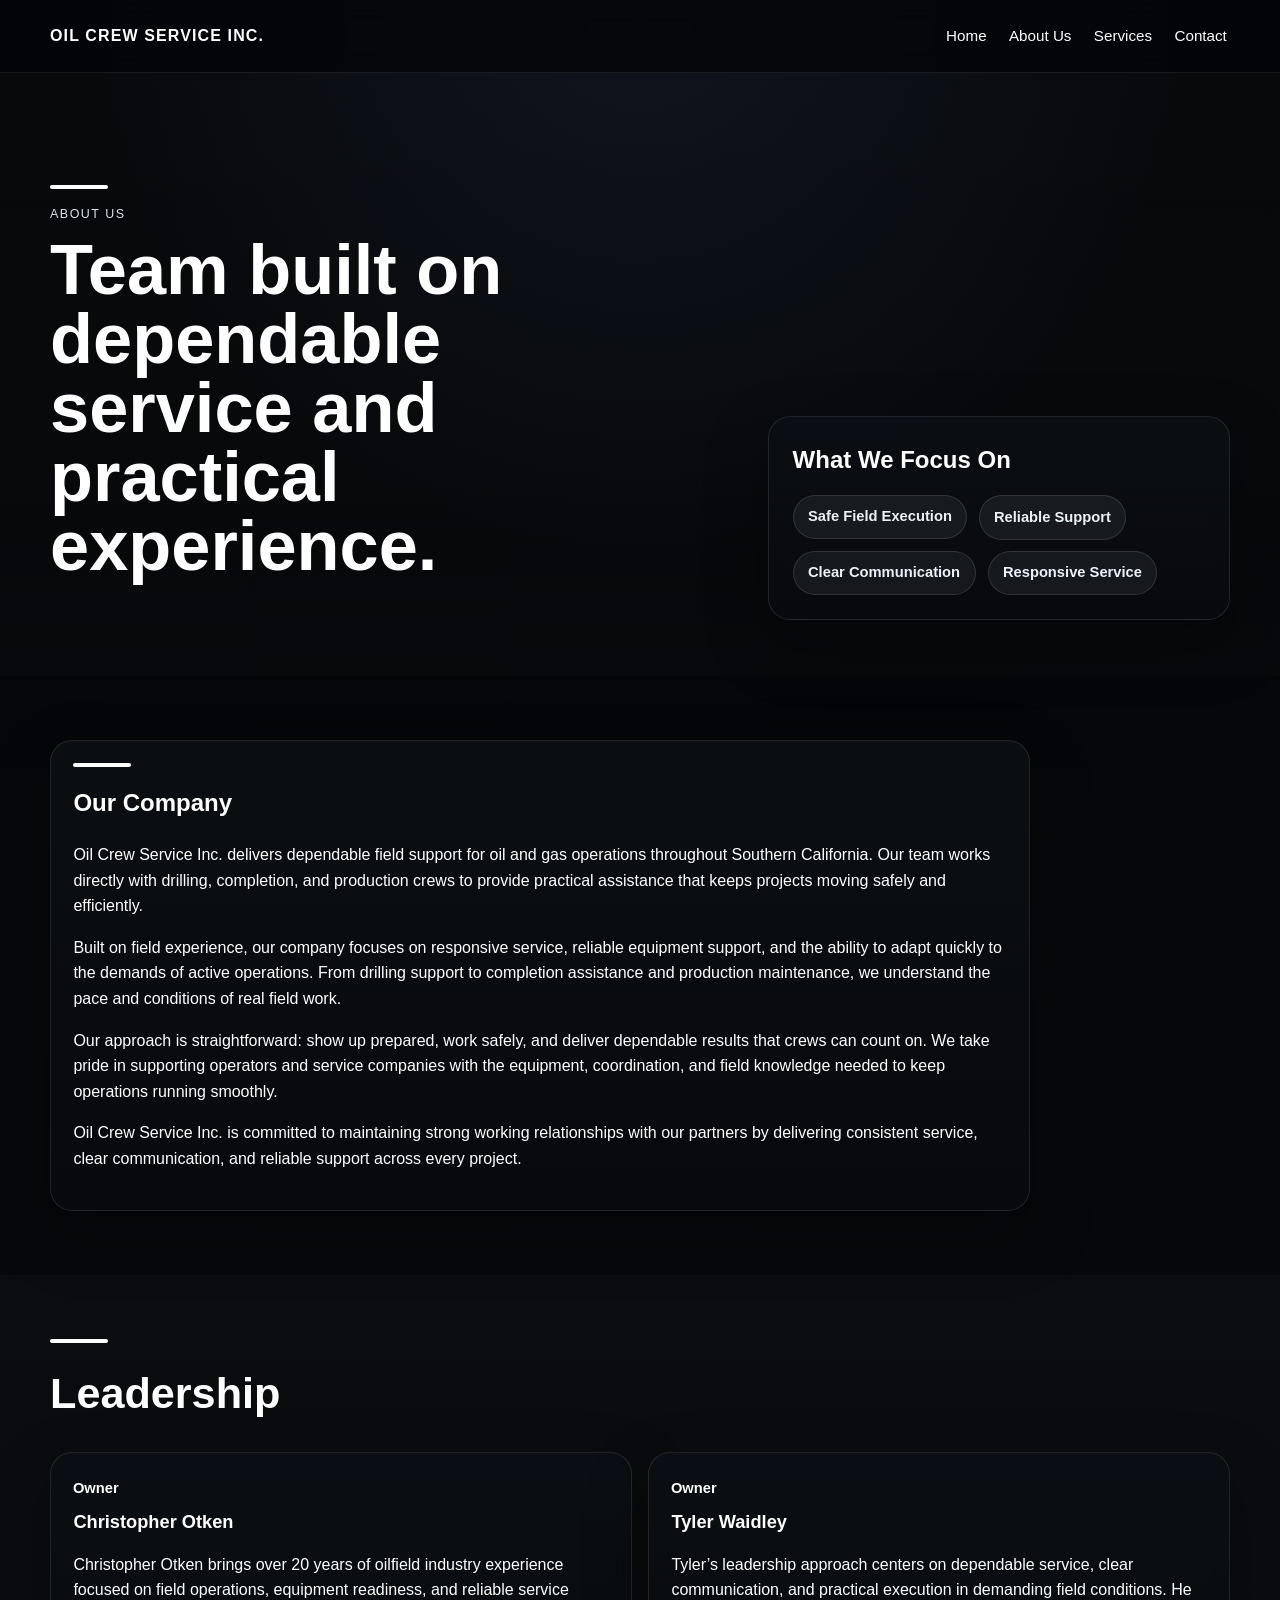
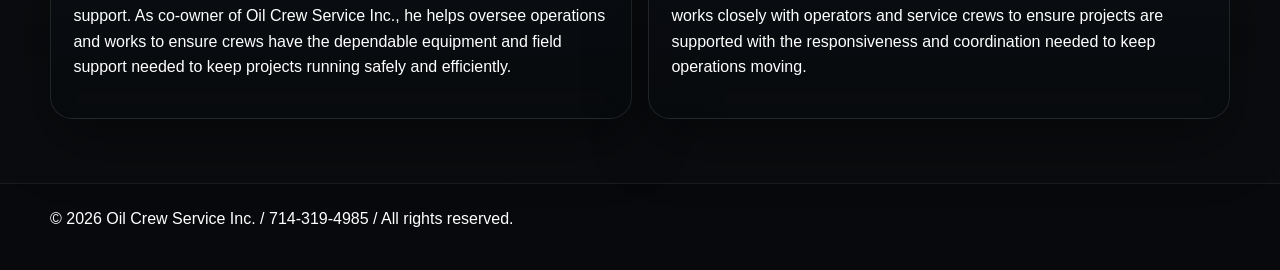
==== about.html @ 066c0e6f "Added contact page" ====
<!DOCTYPE html>
<html lang="en">
<head>
  <meta charset="UTF-8" />
  <meta name="viewport" content="width=device-width, initial-scale=1.0" />
  <title>About Us | Oil Crew Service Inc.</title>
  <meta name="description" content="Learn more about Oil Crew Service Inc., our field-first approach, and the leadership team behind our oilfield support services." />
  <meta name="theme-color" content="#0b0f14" />
  <link rel="stylesheet" href="styles.css" />
</head>
<body>
  <header class="topbar">
    <div class="container nav">
      <a href="index.html" class="brand" aria-label="Oil Crew Service Inc. home">
        <strong>Oil Crew Service Inc.</strong>
      </a>
      <button class="menu-toggle" aria-expanded="false" aria-controls="site-menu" aria-label="Open navigation menu">
        <span></span><span></span><span></span>
      </button>
      <nav class="nav-links" id="site-menu" aria-label="Main navigation">
        <a href="index.html">Home</a>
        <a href="about.html">About Us</a>
        <a href="services.html">Services</a>
        <a href="contact.html">Contact</a>
      </nav>
    </div>
  </header>

  <main>
    <section class="about-page-hero section section-alt">
      <div class="container about-page-hero-inner">
        <div class="section-heading about-page-copy">
          <div class="accent-line"></div>
          <p class="services-kicker">About Us</p>
          <h1>Team built on dependable service and practical experience.</h1>
        </div>

        <article class="card about-page-summary">
          <h2>What We Focus On</h2>
          <div class="services-badges">
            <span class="stat-pill">Safe Field Execution</span>
            <span class="stat-pill">Reliable Support</span>
            <span class="stat-pill">Clear Communication</span>
            <span class="stat-pill">Responsive Service</span>
          </div>
        </article>
      </div>
    </section>

    <section class="section">
      <div class="container">
        <div class="grid grid-1">
          <article class="card about-page-story">
            <div class="accent-line"></div>
            <h2>Our Company</h2>
            <p>
              Oil Crew Service Inc. delivers dependable field support for oil and gas operations throughout Southern California. Our team works directly with drilling, completion, and production crews to provide practical assistance that keeps projects moving safely and efficiently.
            </p>
            <p>
              Built on field experience, our company focuses on responsive service, reliable equipment support, and the ability to adapt quickly to the demands of active operations. From drilling support to completion assistance and production maintenance, we understand the pace and conditions of real field work.
            </p>
            <p>
              Our approach is straightforward: show up prepared, work safely, and deliver dependable results that crews can count on. We take pride in supporting operators and service companies with the equipment, coordination, and field knowledge needed to keep operations running smoothly.
            </p>
            <p>
              Oil Crew Service Inc. is committed to maintaining strong working relationships with our partners by delivering consistent service, clear communication, and reliable support across every project.
            </p>
          </article>
        </div>
      </div>
    </section>

    <section class="section section-alt">
      <div class="container">
        <div class="section-heading">
          <div class="accent-line"></div>
          <h2>Leadership</h2>
        </div>

        <div class="grid grid-2 leadership-grid">
          <article class="card leadership-card">
            <span class="owner-title">Owner</span>
            <h3>Christopher Otken</h3>
            <p>
              Christopher Otken brings over 20 years of oilfield industry experience focused on field operations, equipment readiness, and reliable service support. As co-owner of Oil Crew Service Inc., he helps oversee operations and works to ensure crews have the dependable equipment and field support needed to keep projects running safely and efficiently.
            </p>
          </article>

          <article class="card leadership-card">
            <span class="owner-title">Owner</span>
            <h3>Tyler Waidley</h3>
            <p>
              Tyler’s leadership approach centers on dependable service, clear communication, and practical execution in demanding field conditions. He works closely with operators and service crews to ensure projects are supported with the responsiveness and coordination needed to keep operations moving.
            </p>
          </article>
        </div>
      </div>
    </section>
  </main>

  <footer class="footer">
    <div class="container footer-inner">
      <span>© <span id="year"></span> Oil Crew Service Inc. / 714-319-4985 / All rights reserved.</span>
    </div>
  </footer>

  <script>
    const menuToggle = document.querySelector('.menu-toggle');
    const navLinks = document.querySelector('.nav-links');

    if (menuToggle && navLinks) {
      menuToggle.addEventListener('click', () => {
        const isOpen = navLinks.classList.toggle('is-open');
        menuToggle.setAttribute('aria-expanded', String(isOpen));
        document.body.classList.toggle('menu-open', isOpen);
      });

      navLinks.querySelectorAll('a').forEach((link) => {
        link.addEventListener('click', () => {
          navLinks.classList.remove('is-open');
          menuToggle.setAttribute('aria-expanded', 'false');
          document.body.classList.remove('menu-open');
        });
      });
    }

    document.getElementById('year').textContent = new Date().getFullYear();
  </script>
</body>
</html>
---- styles.css ----
:root {
  --black: #050608;
  --black-soft: rgba(10, 12, 16, 0.84);
  --panel-border: rgba(255, 255, 255, 0.1);
  --white: #ffffff;
  --white-soft: #dce3ec;
  --red: #ffffff;
  --red-soft: #ffffff;
  --blue: #ffffff;
  --blue-soft: #ffffff;
  --shadow: 0 24px 60px rgba(0, 0, 0, 0.35);
  --radius: 22px;
  --max-width: 1180px;
}

* {
  box-sizing: border-box;
}

html {
  scroll-behavior: smooth;
}

body {
  margin: 0;
  font-family: Arial, Helvetica, sans-serif;
  background:
    radial-gradient(circle at top, rgba(73, 100, 169, 0.12), transparent 28%),
    linear-gradient(180deg, #030406 0%, #07090c 100%);
  color: var(--white);
  line-height: 1.6;
  overflow-x: hidden;
}

a {
  color: inherit;
  text-decoration: none;
}

.container {
  width: min(var(--max-width), calc(100% - 1.4rem));
  margin: 0 auto;
}

/* ===== Topbar / Nav ===== */

.topbar {
  position: sticky;
  top: 0;
  z-index: 100;
  backdrop-filter: blur(12px);
  background: rgba(4, 6, 9, 0.8);
  border-bottom: 1px solid rgba(255, 255, 255, 0.08);
}

.nav {
  min-height: 72px;
  display: flex;
  align-items: center;
  justify-content: space-between;
  gap: 1rem;
  padding: 0.8rem 0;
}

.brand {
  display: flex;
  flex-direction: column;
  gap: 0.18rem;
}

.brand strong {
  font-size: 1rem;
  letter-spacing: 0.07em;
  text-transform: uppercase;
}

.brand span {
  font-size: 0.82rem;
  letter-spacing: 0.05em;
  text-transform: uppercase;
  opacity: 0.9;
}

.nav-links {
  display: flex;
  flex-wrap: wrap;
  gap: 1rem;
  font-size: 0.95rem;
  align-items: center;
}

.nav-links a {
  padding: 0.45rem 0.2rem;
  position: relative;
}

.nav-links a:hover,
.nav-links a:focus-visible {
  color: var(--white);
}

.nav-links a::after {
  content: "";
  position: absolute;
  left: 0.2rem;
  right: 0.2rem;
  bottom: 0.1rem;
  height: 2px;
  border-radius: 999px;
  background: linear-gradient(90deg, var(--red), var(--blue-soft));
  opacity: 0;
  transform: scaleX(0.4);
  transition: 0.2s ease;
}

.nav-links a:hover::after,
.nav-links a:focus-visible::after {
  opacity: 1;
  transform: scaleX(1);
}

.menu-toggle {
  display: none;
  width: 48px;
  height: 48px;
  border: 1px solid rgba(255, 255, 255, 0.14);
  border-radius: 14px;
  background: rgba(255, 255, 255, 0.05);
  align-items: center;
  justify-content: center;
  flex-direction: column;
  gap: 5px;
  cursor: pointer;
}

.menu-toggle span {
  width: 20px;
  height: 2px;
  background: var(--white);
  border-radius: 999px;
}

html:has(.nav-links.is-open),
body.menu-open {
  overflow: hidden;
}

/* ===== Hero ===== */

.hero {
  position: relative;
  min-height: 100vh;
  display: flex;
  align-items: center;
  overflow: hidden;
}

.hero-content {
  position: relative;
  z-index: 10;
  padding: 7rem 0 4rem;
}

.hero-content h1 {
  margin: 0 0 1rem;
  font-size: clamp(2.7rem, 7vw, 5.4rem);
  line-height: 0.98;
  max-width: 10ch;
  text-wrap: balance;
}

.hero-text {
  max-width: 680px;
  font-size: 1.06rem;
  margin: 0 0 1.5rem;
}

.eyebrow {
  display: inline-flex;
  align-items: center;
  padding: 0.38rem 0.85rem;
  border-radius: 999px;
  margin-bottom: 1rem;
  font-size: 0.84rem;
  font-weight: 700;
  letter-spacing: 0.03em;
  color: #fff4f4;
  background: linear-gradient(90deg, rgba(200, 31, 52, 0.28), rgba(79, 134, 255, 0.22));
  border: 1px solid rgba(255, 255, 255, 0.12);
}

.hero-actions {
  display: flex;
  flex-wrap: wrap;
  gap: 0.85rem;
  margin-bottom: 1.5rem;
}

.hero-stats {
  display: flex;
  flex-wrap: wrap;
  gap: 0.75rem;
  margin: 0 0 1.25rem;
}

.stat-pill {
  padding: 0.58rem 0.9rem;
  border: 1px solid rgba(255, 255, 255, 0.12);
  background: rgba(255, 255, 255, 0.06);
  border-radius: 999px;
  color: #edf2f8;
  font-size: 0.92rem;
  font-weight: 700;
  backdrop-filter: blur(8px);
}

.hero-cards,
.grid {
  display: grid;
  gap: 1rem;
}

.hero-cards {
  grid-template-columns: repeat(3, minmax(0, 1fr));
  max-width: 820px;
}

/* ===== Buttons / Cards ===== */

.btn {
  display: inline-flex;
  align-items: center;
  justify-content: center;
  padding: 0.95rem 1.25rem;
  border-radius: 999px;
  font-weight: 700;
  border: 1px solid transparent;
  transition: transform 0.18s ease, background 0.18s ease, border-color 0.18s ease;
}

.btn:hover,
.btn:focus-visible {
  transform: translateY(-1px);
}

.btn-primary {
  color: #ffffff;
  background: linear-gradient(135deg, #4a2c17, #7a4a24);
  box-shadow: 0 18px 38px rgba(0, 0, 0, 0.35);
}

.btn-secondary {
  color: var(--white);
  background: rgba(255, 255, 255, 0.06);
  border-color: rgba(255, 255, 255, 0.16);
}

.contact-btn {
  margin-top: 0.75rem;
}

.mini-card,
.card {
  background: linear-gradient(180deg, rgba(12, 15, 20, 0.92), rgba(8, 10, 13, 0.9));
  border: 1px solid var(--panel-border);
  border-radius: var(--radius);
  box-shadow: var(--shadow);
  backdrop-filter: blur(10px);
  transition: transform 0.18s ease, border-color 0.18s ease, box-shadow 0.18s ease;
}

.mini-card {
  padding: 1rem;
}

.card {
  padding: 1.4rem;
}

.card:hover,
.mini-card:hover {
  transform: translateY(-3px);
  border-color: rgba(255, 255, 255, 0.16);
}

.mini-card strong {
  display: block;
  margin-bottom: 0.3rem;
  font-size: 1.06rem;
}

.card h2,
.card h3,
.section-heading h2 {
  margin-top: 0;
}

.card h3 {
  margin-bottom: 0.45rem;
  font-size: 1.14rem;
}

/* ===== Background Scene ===== */

.hero-background {
  position: absolute;
  inset: 0;
  z-index: 1;
  overflow: hidden;
}

.sky-gradient {
  position: absolute;
  inset: 0;
  background:
    radial-gradient(circle at 50% 34%, rgba(255, 192, 108, 0.34), transparent 15%),
    linear-gradient(
      180deg,
      #284b97 0%,
      #6483d8 18%,
      #f4a35e 42%,
      #db6344 58%,
      #52262a 78%,
      #090b0e 100%
    );
}

.sun-glow {
  position: absolute;
  width: 48rem;
  height: 48rem;
  border-radius: 50%;
  left: 50%;
  top: 29%;
  transform: translate(-50%, -50%);
  background: radial-gradient(circle, rgba(255, 203, 128, 0.62) 0%, rgba(255, 142, 74, 0.24) 34%, rgba(255, 98, 52, 0.08) 62%, transparent 78%);
  filter: blur(42px);
}

.sun-disk {
  position: absolute;
  left: 50%;
  top: 31%;
  transform: translate(-50%, -50%);
  width: clamp(130px, 14vw, 220px);
  height: clamp(130px, 14vw, 220px);
  border-radius: 50%;
  background: radial-gradient(circle, #fff3d0 0%, #ffc978 38%, #ff8e52 72%, rgba(255, 142, 82, 0.18) 100%);
  box-shadow: 0 0 100px rgba(255, 160, 88, 0.35);
  opacity: 0.96;
}

.cloud {
  position: absolute;
  height: 28px;
  border-radius: 999px;
  background: rgba(255, 255, 255, 0.11);
  filter: blur(10px);
  opacity: 0.8;
}

.cloud::before,
.cloud::after {
  content: "";
  position: absolute;
  background: rgba(255, 255, 255, 0.12);
  border-radius: 999px;
}

.cloud-1 {
  width: 220px;
  left: 15%;
  top: 16%;
}

.cloud-1::before {
  width: 100px;
  height: 34px;
  left: 22px;
  top: -12px;
}

.cloud-1::after {
  width: 140px;
  height: 38px;
  right: 18px;
  top: -8px;
}

.cloud-2 {
  width: 260px;
  right: 14%;
  top: 20%;
}

.cloud-2::before {
  width: 120px;
  height: 36px;
  left: 20px;
  top: -10px;
}

.cloud-2::after {
  width: 155px;
  height: 40px;
  right: 18px;
  top: -6px;
}

.scene {
  position: absolute;
  inset: 0;
  overflow: hidden;
}

.hill {
  position: absolute;
  left: -28%;
  width: 160%;
  border-radius: 50%;
}

.hill-far {
  bottom: 21%;
  left: -30%;
  width: 166%;
  height: 32%;
  background: linear-gradient(180deg, #574431 0%, #382a24 70%, #2a2221 100%);
  transform: rotate(-3deg);
}

.hill-mid {
  bottom: 12%;
  left: -24%;
  width: 156%;
  height: 26%;
  background: linear-gradient(180deg, #473728 0%, #2c221f 72%, #1f1919 100%);
  transform: rotate(2deg);
}

.hill-near {
  bottom: 4.5%;
  left: -26%;
  width: 160%;
  height: 22%;
  background: linear-gradient(180deg, #2c231d 0%, #181517 100%);
  box-shadow: inset 0 24px 90px rgba(255, 145, 76, 0.14);
}

.hill-seam-cover {
  position: absolute;
  right: -12%;
  bottom: 13.5%;
  width: 42%;
  height: 23%;
  background: linear-gradient(180deg, #433329 0%, #241d1d 100%);
  border-radius: 50%;
  transform: rotate(-6deg);
  opacity: 0.98;
}

.ground-line {
  position: absolute;
  left: 0;
  right: 0;
  bottom: 11.6%;
  height: 1px;
  background: linear-gradient(90deg, transparent, rgba(255, 213, 167, 0.28), transparent);
}

.ground {
  position: absolute;
  left: 0;
  right: 0;
  bottom: 0;
  height: 13%;
  background:
    linear-gradient(180deg, rgba(31, 25, 25, 0.98), rgba(5, 6, 8, 1)),
    repeating-linear-gradient(
      90deg,
      rgba(255, 255, 255, 0.02) 0 2px,
      transparent 2px 16px
    );
}

/* ===== Bushes ===== */

.bushes {
  position: absolute;
  left: -4%;
  width: 108%;
  background-repeat: repeat-x;
  background-size: 160px 100%;
  opacity: 0.98;
}

.bushes-front {
  bottom: 4.1%;
  height: 76px;
  background-image:
    radial-gradient(circle at 16px 70px, #2b4f16 0 24px, transparent 25px),
    radial-gradient(circle at 48px 56px, #355f1d 0 30px, transparent 31px),
    radial-gradient(circle at 85px 72px, #234311 0 24px, transparent 25px),
    radial-gradient(circle at 118px 54px, #2f5718 0 28px, transparent 29px),
    radial-gradient(circle at 152px 68px, #254713 0 24px, transparent 25px);
  opacity: 0.95;
}

.brush-scatter {
  position: absolute;
  inset: 0;
  pointer-events: none;
  opacity: 0.95;
}

.brush-clump {
  position: absolute;
  width: 180px;
  height: 90px;
  background-repeat: no-repeat;
  background-image:
    radial-gradient(circle at 16px 62px, #2b4f16 0 12px, transparent 13px),
    radial-gradient(circle at 38px 54px, #355f1d 0 15px, transparent 16px),
    radial-gradient(circle at 63px 67px, #234311 0 13px, transparent 14px),
    radial-gradient(circle at 88px 52px, #2f5718 0 16px, transparent 17px),
    radial-gradient(circle at 116px 64px, #254713 0 14px, transparent 15px),
    radial-gradient(circle at 142px 58px, #31551c 0 13px, transparent 14px);
  filter: blur(0.15px);
}

/* lower / mid hill */
.brush-a { left: 8%; bottom: 21.5%; transform: scale(0.72); opacity: 0.45; }
.brush-b { left: 18%; bottom: 17.8%; transform: scale(0.82); opacity: 0.55; }
.brush-c { left: 31%; bottom: 23.2%; transform: scale(0.62); opacity: 0.42; }
.brush-d { left: 42%; bottom: 18.6%; transform: scale(0.76); opacity: 0.52; }
.brush-e { left: 55%; bottom: 22.4%; transform: scale(0.64); opacity: 0.40; }
.brush-f { left: 67%; bottom: 17.2%; transform: scale(0.86); opacity: 0.58; }
.brush-g { left: 79%; bottom: 20.8%; transform: scale(0.68); opacity: 0.46; }
.brush-h { left: 88%; bottom: 15.9%; transform: scale(0.94); opacity: 0.62; }

.brush-mid-1 { left: 12%; bottom: 12.8%; transform: scale(0.92); opacity: 0.62; }
.brush-mid-2 { left: 26%; bottom: 10.8%; transform: scale(1.02); opacity: 0.70; }
.brush-mid-3 { left: 48%; bottom: 13.4%; transform: scale(0.88); opacity: 0.58; }
.brush-mid-4 { left: 62%; bottom: 11.2%; transform: scale(1.05); opacity: 0.72; }
.brush-mid-5 { left: 84%; bottom: 12.6%; transform: scale(0.94); opacity: 0.64; }

/* upper hill */
.brush-upper-mid-1 { left: 12%; bottom: 28%; transform: scale(0.56); opacity: 0.36; }
.brush-upper-mid-2 { left: 28%; bottom: 27.5%; transform: scale(0.58); opacity: 0.38; }
.brush-upper-mid-3 { left: 47%; bottom: 29%; transform: scale(0.54); opacity: 0.34; }
.brush-upper-mid-4 { left: 63%; bottom: 27.8%; transform: scale(0.60); opacity: 0.40; }
.brush-upper-mid-5 { left: 78%; bottom: 29.5%; transform: scale(0.55); opacity: 0.35; }

/* top hill */
.brush-top-1 { left: 6%; bottom: 31%; transform: scale(0.50); opacity: 0.32; }
.brush-top-2 { left: 20%; bottom: 32%; transform: scale(0.46); opacity: 0.30; }
.brush-top-3 { left: 35%; bottom: 30.5%; transform: scale(0.48); opacity: 0.31; }
.brush-top-4 { left: 50%; bottom: 33%; transform: scale(0.44); opacity: 0.28; }
.brush-top-5 { left: 66%; bottom: 31.5%; transform: scale(0.50); opacity: 0.32; }
.brush-top-6 { left: 80%; bottom: 32%; transform: scale(0.46); opacity: 0.29; }

/* far / skyline */
.brush-far-1 { left: 6%; bottom: 38%; transform: scale(0.38); opacity: 0.25; }
.brush-far-2 { left: 18%; bottom: 39%; transform: scale(0.36); opacity: 0.24; }
.brush-far-3 { left: 32%; bottom: 37.5%; transform: scale(0.40); opacity: 0.26; }
.brush-far-4 { left: 48%; bottom: 39%; transform: scale(0.34); opacity: 0.23; }
.brush-far-5 { left: 62%; bottom: 38%; transform: scale(0.38); opacity: 0.25; }
.brush-far-6 { left: 76%; bottom: 39.5%; transform: scale(0.35); opacity: 0.23; }
.brush-far-7 { left: 90%; bottom: 38%; transform: scale(0.36); opacity: 0.24; }

/* ===== Pumpjacks ===== */

.pumpjack {
  position: absolute;
  color: #060708;
  filter: drop-shadow(0 20px 24px rgba(0, 0, 0, 0.28));
  transform-origin: bottom center;
}

/* scattered across hills */
.pumpjack-left {
  left: 3%;
  bottom: 19%;
  width: 260px;
  height: 192px;
  opacity: 0.82;
}

.pumpjack-mid-left {
  left: 20%;
  bottom: 43%;
  width: 220px;
  height: 162px;
  opacity: 0.84;
}

.pumpjack-center {
  left: 50%;
  bottom: 15%;
  width: 440px;
  height: 325px;
  transform: translateX(-50%);
  opacity: 1;
}

.pumpjack-mid-right {
  left: 75%;
  bottom: 47%;
  width: 245px;
  height: 180px;
  opacity: 0.84;
}

.pumpjack-right {
  right: 2%;
  bottom: 18%;
  width: 290px;
  height: 214px;
  opacity: 0.85;
}

.pumpjack-base {
  position: absolute;
  left: 14%;
  bottom: 0;
  width: 52%;
  height: 18px;
  background: currentColor;
  border-radius: 999px;
}

.pumpjack-tower {
  position: absolute;
  left: 29%;
  bottom: 8px;
  width: 25%;
  height: 60%;
  background:
    linear-gradient(currentColor, currentColor) 28% 0 / 2px 100% no-repeat,
    linear-gradient(currentColor, currentColor) 72% 0 / 2px 100% no-repeat;
}

.pumpjack-tower::before,
.pumpjack-tower::after {
  content: "";
  position: absolute;
  bottom: 0;
  width: 5px;
  height: 100%;
  background: currentColor;
  border-radius: 999px;
}

.pumpjack-tower::before {
  left: 8%;
  transform: skewX(-16deg);
  box-shadow: 16px 0 0 currentColor;
}

.pumpjack-tower::after {
  right: 8%;
  transform: skewX(16deg);
  box-shadow: -16px 0 0 currentColor;
}

.pumpjack-tower span {
  position: absolute;
  left: 4%;
  right: 4%;
  height: 4px;
  background: currentColor;
  border-radius: 999px;
}

.pumpjack-tower span:nth-child(1) { bottom: 21%; }
.pumpjack-tower span:nth-child(2) { bottom: 41%; }
.pumpjack-tower span:nth-child(3) { bottom: 61%; }

.pumpjack-head {
  position: absolute;
  left: 10%;
  top: 32%;
  width: 58%;
  height: 20%;
  transform-origin: 32% 48%;
  animation: pumpjack-rock 3s ease-in-out infinite;
}

.beam {
  position: absolute;
  left: 16%;
  top: 37%;
  width: 70%;
  height: 8px;
  background: currentColor;
  border-radius: 999px;
}

.beam::before {
  content: "";
  position: absolute;
  left: -2%;
  top: -1px;
  width: 14%;
  height: 8px;
  background: currentColor;
  border-radius: 999px;
}

.beam::after {
  content: "";
  position: absolute;
  right: -1%;
  top: 50%;
  width: 11%;
  height: 4px;
  background: currentColor;
  border-radius: 999px;
  transform: translateY(-50%) rotate(2deg);
  transform-origin: left center;
}

.horsehead {
  position: absolute;
  left: 4%;
  top: -6%;
  width: 24%;
  height: 116%;
  background: currentColor;
  clip-path: polygon(78% 0, 96% 8%, 90% 100%, 44% 100%, 28% 90%, 18% 72%, 16% 55%, 20% 36%, 31% 18%, 48% 5%);
}

.horsehead::before {
  content: "";
  position: absolute;
  left: 52%;
  top: 80%;
  width: 6px;
  height: 22%;
  background: currentColor;
  border-radius: 999px;
}

.horsehead::after {
  content: "";
  position: absolute;
  left: 48%;
  top: 97%;
  width: 14%;
  height: 7px;
  background: currentColor;
  border-radius: 999px;
  transform: translateX(-50%);
}

.pivot {
  position: absolute;
  left: 30%;
  top: 15%;
  width: 10.5%;
  aspect-ratio: 1;
  border-radius: 50%;
  background: currentColor;
}

.counterweight {
  position: absolute;
  left: 42%;
  top: 8%;
  width: 11%;
  height: 30%;
  background: currentColor;
  border-radius: 3px;
  transform: rotate(-18deg);
}

.pumpjack-head::before {
  content: "";
  position: absolute;
  left: 16.5%;
  top: 58%;
  width: 1.3%;
  height: 45%;
  background: currentColor;
  box-shadow: 10px 0 0 currentColor;
  opacity: 0.95;
}

/* static rod */
.pumpjack-rod {
  position: absolute;
  left: 20%;
  top: 46%;
  width: 1.2%;
  height: 50%;
  background: currentColor;
  border-radius: 999px;
  transform: translateY(0);
  animation: none;
}

/* old support removed */
.pumpjack-support {
  display: none;
}

/* crank assembly */
.pumpjack-crank {
  position: absolute;
  left: 50%;
  top: 75%;
  width: 18%;
  height: 18%;
  animation: crankSpin 3s linear infinite;
  transform-origin: 50% 50%;
}

.pumpjack-wheel {
  position: absolute;
  inset: 0;
  border: 4px solid currentColor;
  border-radius: 50%;
  box-sizing: border-box;
}

.pumpjack-wheel::before {
  content: "";
  position: absolute;
  left: 50%;
  top: 50%;
  width: 18%;
  height: 18%;
  background: currentColor;
  border-radius: 50%;
  transform: translate(-50%, -50%);
}

.pumpjack-arm {
  position: absolute;
  left: 50%;
  top: 50%;
  width: 42%;
  height: 4px;
  background: currentColor;
  border-radius: 999px;
  transform-origin: 0% 50%;
  transform: translateY(-50%) rotate(25deg);
}

.pumpjack-pin {
  position: absolute;
  left: 79%;
  top: 50%;
  width: 10%;
  aspect-ratio: 1;
  background: currentColor;
  border-radius: 50%;
  transform: translate(-50%, -50%);
}

.pumpjack-pitman {
  position: absolute;
  left: 52%;
  top: 34%;
  width: 45%;
  height: 4px;
  background: currentColor;
  border-radius: 999px;
  transform-origin: left center;
  transform: rotate(79deg);
}

/* ===== Sections ===== */

.section {
  padding: 4rem 0;
}

.section-alt {
  background: linear-gradient(180deg, rgba(255, 255, 255, 0.02), rgba(255, 255, 255, 0.01));
}

.section-heading {
  max-width: 760px;
  margin-bottom: 1.5rem;
}

.section-heading h2 {
  margin-bottom: 0.45rem;
  font-size: clamp(1.9rem, 4vw, 2.7rem);
}

.section-heading p {
  max-width: 720px;
}

.accent-line {
  width: 58px;
  height: 4px;
  border-radius: 999px;
  margin-bottom: 1rem;
  background: linear-gradient(90deg, #ffffff, #ffffff, #ffffff);
}

.grid-1 {
  grid-template-columns: 1fr;
}

.grid-2 {
  grid-template-columns: repeat(2, minmax(0, 1fr));
}

.grid-3 {
  grid-template-columns: repeat(3, minmax(0, 1fr));
}

.owner-title {
  display: inline-block;
  margin-bottom: 0.35rem;
  font-weight: 700;
  color: #ffffff;
  font-size: 0.92rem;
}

#contact .card,
#owners .card,
#services .card {
  min-height: 100%;
}

/* ===== Service area / gallery ===== */

.service-area-grid {
  align-items: stretch;
}

.service-map {
  height: 400px;
  border-radius: 14px;
  overflow: hidden;
  margin-top: 0.5rem;
  border: 1px solid rgba(255, 255, 255, 0.08);
}

.carousel {
  width: 100%;
  max-width: 1200px;
  margin: auto;
  position: relative;
  overflow: hidden;
  padding: 0;
}

.carousel img {
  display: block;
  width: 100%;
  height: min(72vh, 900px);
  min-height: 320px;
  object-fit: cover;
  object-position: center;
  border-radius: var(--radius);
}

.carousel-btn {
  position: absolute;
  top: 50%;
  transform: translateY(-50%);
  font-size: 2rem;
  background: rgba(0, 0, 0, 0.55);
  color: #fff;
  border: none;
  width: 52px;
  height: 52px;
  border-radius: 999px;
  cursor: pointer;
  z-index: 2;
}

.carousel-btn-prev {
  left: 16px;
}

.carousel-btn-next {
  right: 16px;
}

.carousel-btn:hover,
.carousel-btn:focus-visible {
  background: rgba(0, 0, 0, 0.72);
}

/* ===== Footer ===== */

.footer {
  border-top: 1px solid rgba(255, 255, 255, 0.08);
  padding: 1.4rem 0 2.4rem;
}

.footer-inner {
  display: flex;
  justify-content: space-between;
  gap: 1rem;
  flex-wrap: wrap;
}

/* ===== Animations ===== */

@keyframes pumpjack-rock {
  0%, 100% { transform: rotate(-6deg); }
  50% { transform: rotate(6deg); }
}

@keyframes crankSpin {
  from { transform: rotate(0deg); }
  to { transform: rotate(360deg); }
}

/* ===== Motion preference ===== */

@media (prefers-reduced-motion: reduce) {
  .pumpjack-head,
  .pumpjack-crank {
    animation: none;
  }
}

/* ===== Responsive ===== */

@media (max-width: 980px) {
  .hero {
    min-height: auto;
  }

  .hero-content {
    padding-top: 6rem;
    padding-bottom: 4rem;
  }

  .hero-cards,
  .grid-2,
  .grid-3 {
    grid-template-columns: 1fr;
  }

  .brush-c,
  .brush-e,
  .brush-g,
  .brush-mid-3 {
    display: none;
  }

  .pumpjack-left {
    left: 1%;
    bottom: 18%;
    width: 210px;
    height: 155px;
  }

  .pumpjack-mid-left {
    left: 22%;
    bottom: 34%;
    width: 170px;
    height: 126px;
  }

  .pumpjack-center {
    bottom: 13%;
    width: 340px;
    height: 251px;
  }

  .pumpjack-mid-right {
    left: 68%;
    bottom: 28%;
    width: 185px;
    height: 136px;
  }

  .pumpjack-right {
    right: 1%;
    bottom: 17%;
    width: 225px;
    height: 166px;
  }

  .pumpjack-head {
    top: 28%;
  }

  .pumpjack-rod {
    top: 46%;
    height: 46%;
  }
}

@media (max-width: 760px) {
  .menu-toggle {
    display: inline-flex;
  }

  .nav {
    flex-direction: row;
    align-items: center;
  }

  .nav-links {
    position: fixed;
    top: 72px;
    left: 0;
    right: 0;
    display: none;
    flex-direction: column;
    align-items: flex-start;
    gap: 0;
    padding: 1rem;
    background: rgba(4, 6, 9, 0.98);
    border-top: 1px solid rgba(255, 255, 255, 0.08);
  }

  .nav-links.is-open {
    display: flex;
  }

  .nav-links a {
    width: 100%;
    padding: 0.9rem 0.2rem;
  }

  .hero-content {
    padding-top: 5.8rem;
  }

  .hero-content h1 {
    max-width: none;
  }

  .hero-text {
    font-size: 1rem;
  }

  .sun-disk {
    width: 110px;
    height: 110px;
    top: 27%;
  }

  .hill-seam-cover {
    right: -20%;
    width: 52%;
    height: 20%;
    bottom: 13%;
  }

  .brush-a,
  .brush-b,
  .brush-d,
  .brush-f,
  .brush-h,
  .brush-mid-2,
  .brush-mid-4 {
    transform: scale(0.68);
  }

  .brush-c,
  .brush-e,
  .brush-g,
  .brush-mid-1,
  .brush-mid-3,
  .brush-mid-5 {
    display: none;
  }

  .pumpjack-mid-left,
  .pumpjack-mid-right {
    display: none;
  }

  .pumpjack-left {
    left: -5%;
    bottom: 16%;
    width: 165px;
    height: 122px;
    opacity: 0.78;
  }

  .pumpjack-center {
    bottom: 12%;
    width: 275px;
    height: 203px;
  }

  .pumpjack-right {
    right: -5%;
    bottom: 15%;
    width: 178px;
    height: 131px;
    opacity: 0.8;
  }

  .pumpjack-tower::before {
    box-shadow: 13px 0 0 currentColor;
  }

  .pumpjack-tower::after {
    box-shadow: -13px 0 0 currentColor;
  }

  .pumpjack-head {
    top: 26%;
  }

  .pumpjack-rod {
    height: 44%;
  }

  .carousel img {
    height: 420px;
  }

  .service-map {
    height: 320px;
  }
}

@media (max-width: 520px) {
  .brush-b,
  .brush-f,
  .brush-mid-2,
  .brush-mid-4 {
    transform: scale(0.56);
  }
}

/* ===== Services page ===== */
.services-hero {
  padding-top: 7rem;
  padding-bottom: 4rem;
}

.services-hero-inner {
  display: grid;
  grid-template-columns: minmax(0, 1.3fr) minmax(280px, 0.7fr);
  gap: 1.5rem;
  align-items: end;
}

.services-hero-copy h1 {
  margin: 0 0 1rem;
  font-size: clamp(2.5rem, 6vw, 4.6rem);
  line-height: 0.98;
  max-width: 12ch;
}

.services-kicker,
.service-label {
  text-transform: uppercase;
  letter-spacing: 0.12em;
  font-size: 0.78rem;
  color: var(--white-soft);
  margin-bottom: 0.65rem;
}

.services-hero-panel {
  padding: 1.5rem;
}

.services-hero-panel h2 {
  margin-top: 0;
  margin-bottom: 1rem;
}

.services-badges {
  display: flex;
  flex-wrap: wrap;
  gap: 0.75rem;
}

.service-stack {
  display: grid;
  gap: 1.25rem;
}

.service-feature {
  display: grid;
  grid-template-columns: minmax(280px, 0.9fr) minmax(0, 1.1fr);
  gap: 0;
  overflow: hidden;
  padding: 0;
}

.service-feature-reverse {
  grid-template-columns: minmax(0, 1.1fr) minmax(280px, 0.9fr);
}

.service-feature-media {
  min-height: 320px;
  background: linear-gradient(180deg, rgba(255,255,255,0.05), rgba(255,255,255,0.02));
}

.service-feature-media img {
  display: block;
  width: 100%;
  height: 100%;
  min-height: 320px;
  object-fit: cover;
  object-position: center;
}

.service-feature-copy {
  padding: 1.8rem;
  display: flex;
  flex-direction: column;
  justify-content: center;
}

.service-feature-copy h3 {
  font-size: clamp(1.5rem, 3vw, 2rem);
  margin-bottom: 0.75rem;
}

.service-points {
  margin: 0.5rem 0 0;
  padding-left: 1.2rem;
}

.service-points li {
  margin-bottom: 0.45rem;
}

.services-cta {
  display: flex;
  justify-content: space-between;
  gap: 1rem;
  align-items: center;
}

@media (max-width: 980px) {
  .services-hero-inner,
  .service-feature,
  .service-feature-reverse,
  .services-cta {
    grid-template-columns: 1fr;
    display: grid;
  }

  .services-cta {
    align-items: start;
  }
}

@media (max-width: 760px) {
  .services-hero {
    padding-top: 6rem;
  }

  .services-hero-copy h1 {
    max-width: none;
  }

  .service-feature-copy {
    padding: 1.35rem;
  }

  .service-feature-media,
  .service-feature-media img {
    min-height: 240px;
  }
}
.service-feature {
  display: grid;
  grid-template-columns: 1.05fr 1fr;
  gap: 1.8rem;
  align-items: center;
}

.service-feature-reverse {
  grid-template-columns: 1fr 1.05fr;
}

/* layered image frame */
.service-feature-media {
  position: relative;
  height: 380px;     /* same size frame every time */
  min-height: 380px;
  max-height: 380px;
  border-radius: 20px;
  overflow: hidden;
  box-shadow: 0 30px 60px rgba(0,0,0,0.45);
}

/* image crops inside frame */
.service-feature-media img {
  width: 100%;
  height: 110%;
  object-fit: cover;
  object-position: center;
  transform: scale(1.05);
}

@media (max-width: 900px) {

  .service-feature,
  .service-feature-reverse {
    grid-template-columns: 1fr;
  }

  .service-feature-media {
    height: 260px;
    min-height: 260px;
    max-height: 260px;
  }

}

.services-hero-inner {
  margin-bottom: 4rem;
}

.services-list-intro {
  padding-top: 1rem;
}

/* ===== About page ===== */
.about-page-hero {
  padding-top: 7rem;
  padding-bottom: 3.5rem;
}

.about-page-hero-inner {
  display: grid;
  grid-template-columns: minmax(0, 1.2fr) minmax(280px, 0.8fr);
  gap: 1.5rem;
  align-items: end;
}

.about-page-copy h1 {
  margin: 0 0 1rem;
  font-size: clamp(2.4rem, 6vw, 4.4rem);
  line-height: 0.98;
  max-width: 12ch;
}

.about-page-copy p {
  max-width: 700px;
}

.about-page-summary {
  padding: 1.5rem;
}

.about-page-summary h2 {
  margin-top: 0;
  margin-bottom: 1rem;
}

.about-page-story {
  max-width: 980px;
}

.about-page-story p + p {
  margin-top: 1rem;
}

.leadership-grid {
  align-items: stretch;
}

.leadership-card {
  min-height: 100%;
}

@media (max-width: 980px) {
  .about-page-hero-inner {
    grid-template-columns: 1fr;
  }
}

@media (max-width: 760px) {
  .about-page-hero {
    padding-top: 6rem;
  }

  .about-page-copy h1 {
    max-width: none;
  }
}


/* ===== Contact page ===== */
.contact-page-hero {
  padding-top: 7rem;
  padding-bottom: 3.5rem;
}

.contact-page-hero-inner {
  display: grid;
  grid-template-columns: minmax(0, 1.2fr) minmax(280px, 0.8fr);
  gap: 1.5rem;
  align-items: end;
}

.contact-page-copy h1 {
  margin: 0 0 1rem;
  font-size: clamp(2.4rem, 6vw, 4.4rem);
  line-height: 0.98;
  max-width: 12ch;
}

.contact-page-copy p {
  max-width: 700px;
}

.contact-page-kicker {
  text-transform: uppercase;
  letter-spacing: 0.12em;
  font-size: 0.78rem;
  color: var(--white-soft);
  margin-bottom: 0.65rem;
}

.contact-page-summary {
  padding: 1.5rem;
}

.contact-page-summary h2 {
  margin-top: 0;
  margin-bottom: 1rem;
}

.contact-page-grid {
  align-items: stretch;
}

@media (max-width: 980px) {
  .contact-page-hero-inner {
    grid-template-columns: 1fr;
  }
}

@media (max-width: 760px) {
  .contact-page-hero {
    padding-top: 6rem;
  }

  .contact-page-copy h1 {
    max-width: none;
  }
}
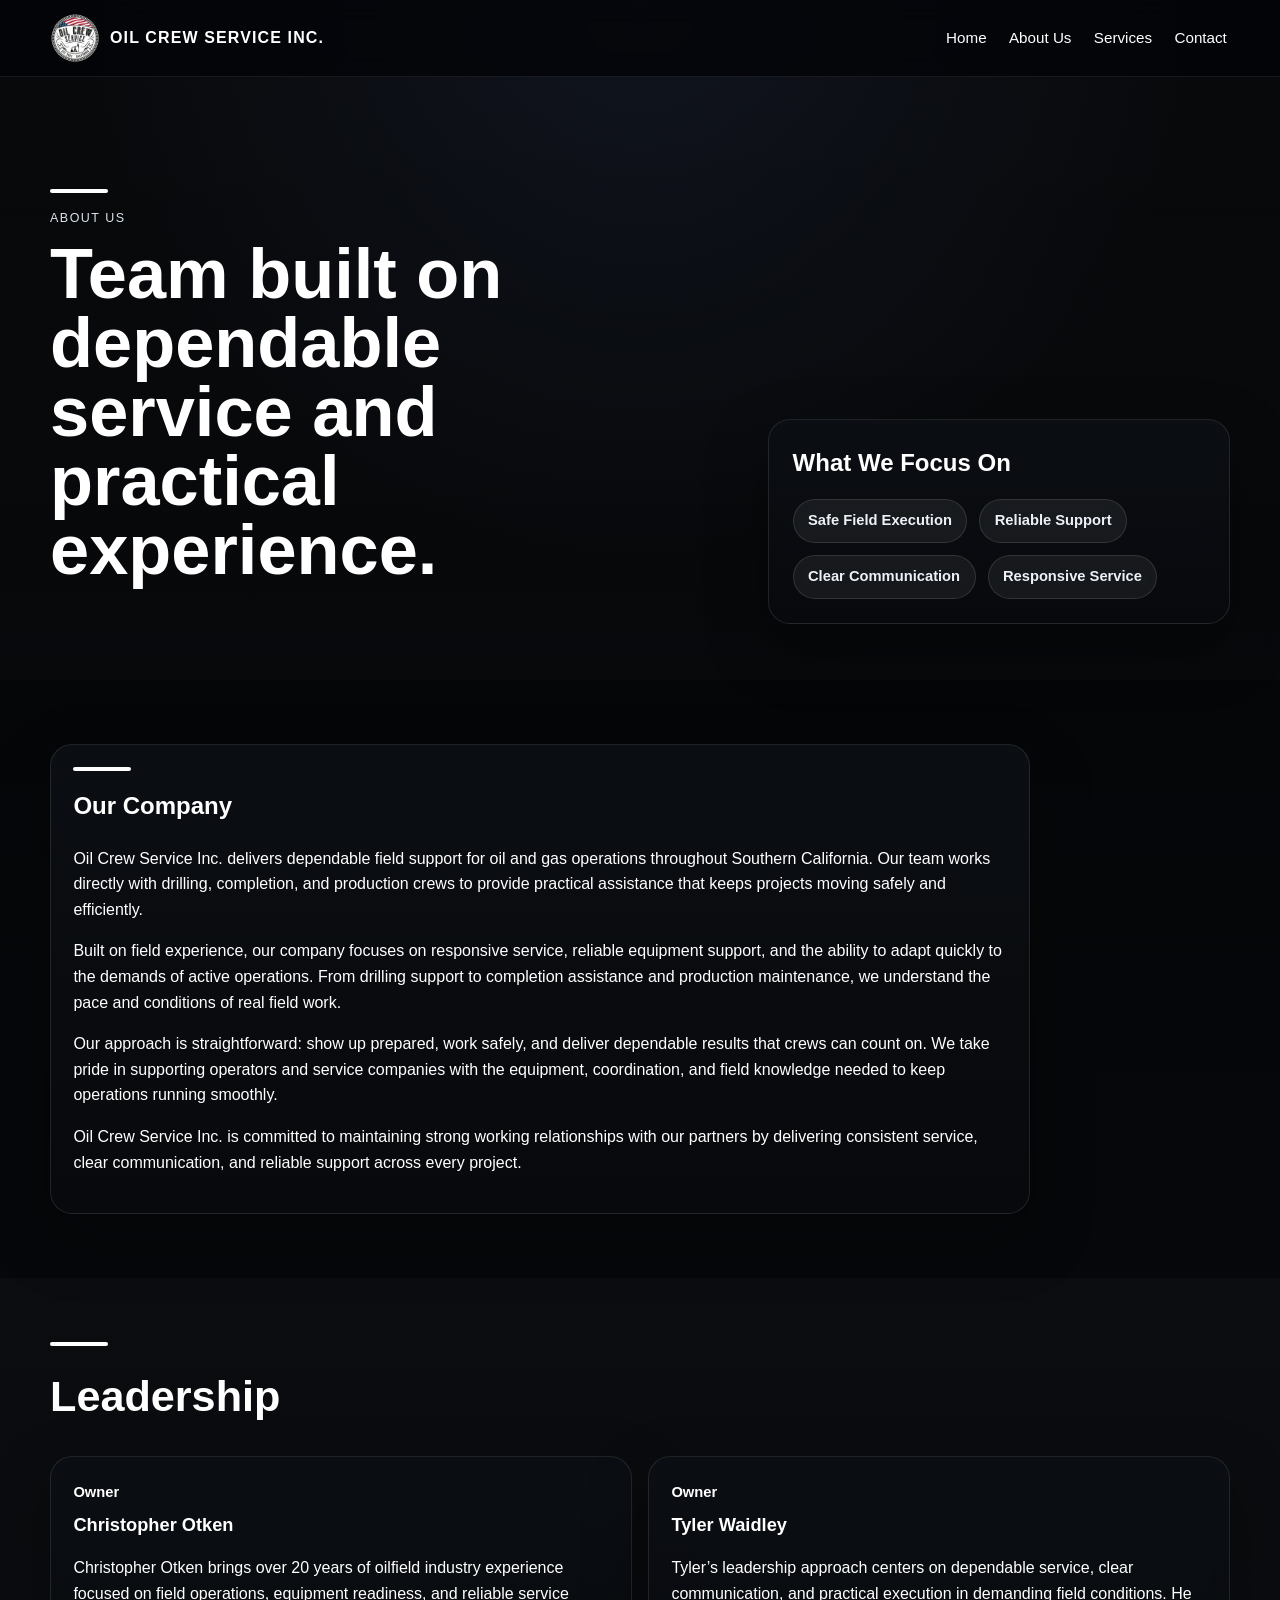
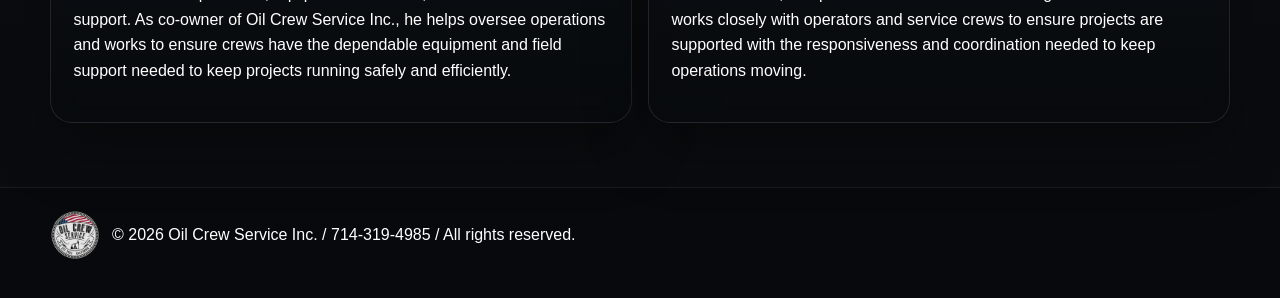
==== commit 730198b1: "Added logo to site" ====
--- a/about.html
+++ b/about.html
@@ -6,12 +6,14 @@
   <title>About Us | Oil Crew Service Inc.</title>
   <meta name="description" content="Learn more about Oil Crew Service Inc., our field-first approach, and the leadership team behind our oilfield support services." />
   <meta name="theme-color" content="#0b0f14" />
+  <link rel="icon" type="image/png" href="images/ocstrans.png">
   <link rel="stylesheet" href="styles.css" />
 </head>
 <body>
   <header class="topbar">
     <div class="container nav">
       <a href="index.html" class="brand" aria-label="Oil Crew Service Inc. home">
+        <img src="images/ocstrans.png" alt="Oil Crew Service logo" class="brand-logo">
         <strong>Oil Crew Service Inc.</strong>
       </a>
       <button class="menu-toggle" aria-expanded="false" aria-controls="site-menu" aria-label="Open navigation menu">
@@ -100,7 +102,10 @@
 
   <footer class="footer">
     <div class="container footer-inner">
-      <span>© <span id="year"></span> Oil Crew Service Inc. / 714-319-4985 / All rights reserved.</span>
+      <div class="footer-brand">
+        <img src="images/ocstrans.png" alt="Oil Crew Service logo">
+        <span>© <span id="year"></span> Oil Crew Service Inc. / 714-319-4985 / All rights reserved.</span>
+      </div>
     </div>
   </footer>
 
--- a/styles.css
+++ b/styles.css
@@ -1546,3 +1546,29 @@
     max-width: none;
   }
 }
+/* navbar logo */
+.brand {
+  display: flex;
+  align-items: center;
+  gap: 10px;
+  flex-direction: row; /* forces logo left of text */
+}
+
+.brand-logo {
+  height: 50px;
+  width: auto;
+  display: block;
+}
+
+/* footer logo */
+.footer-brand {
+  display: flex;
+  align-items: center;
+  gap: 12px;
+}
+
+.footer-brand img {
+  height: 50px;
+  width: auto;
+  opacity: 0.9;
+}
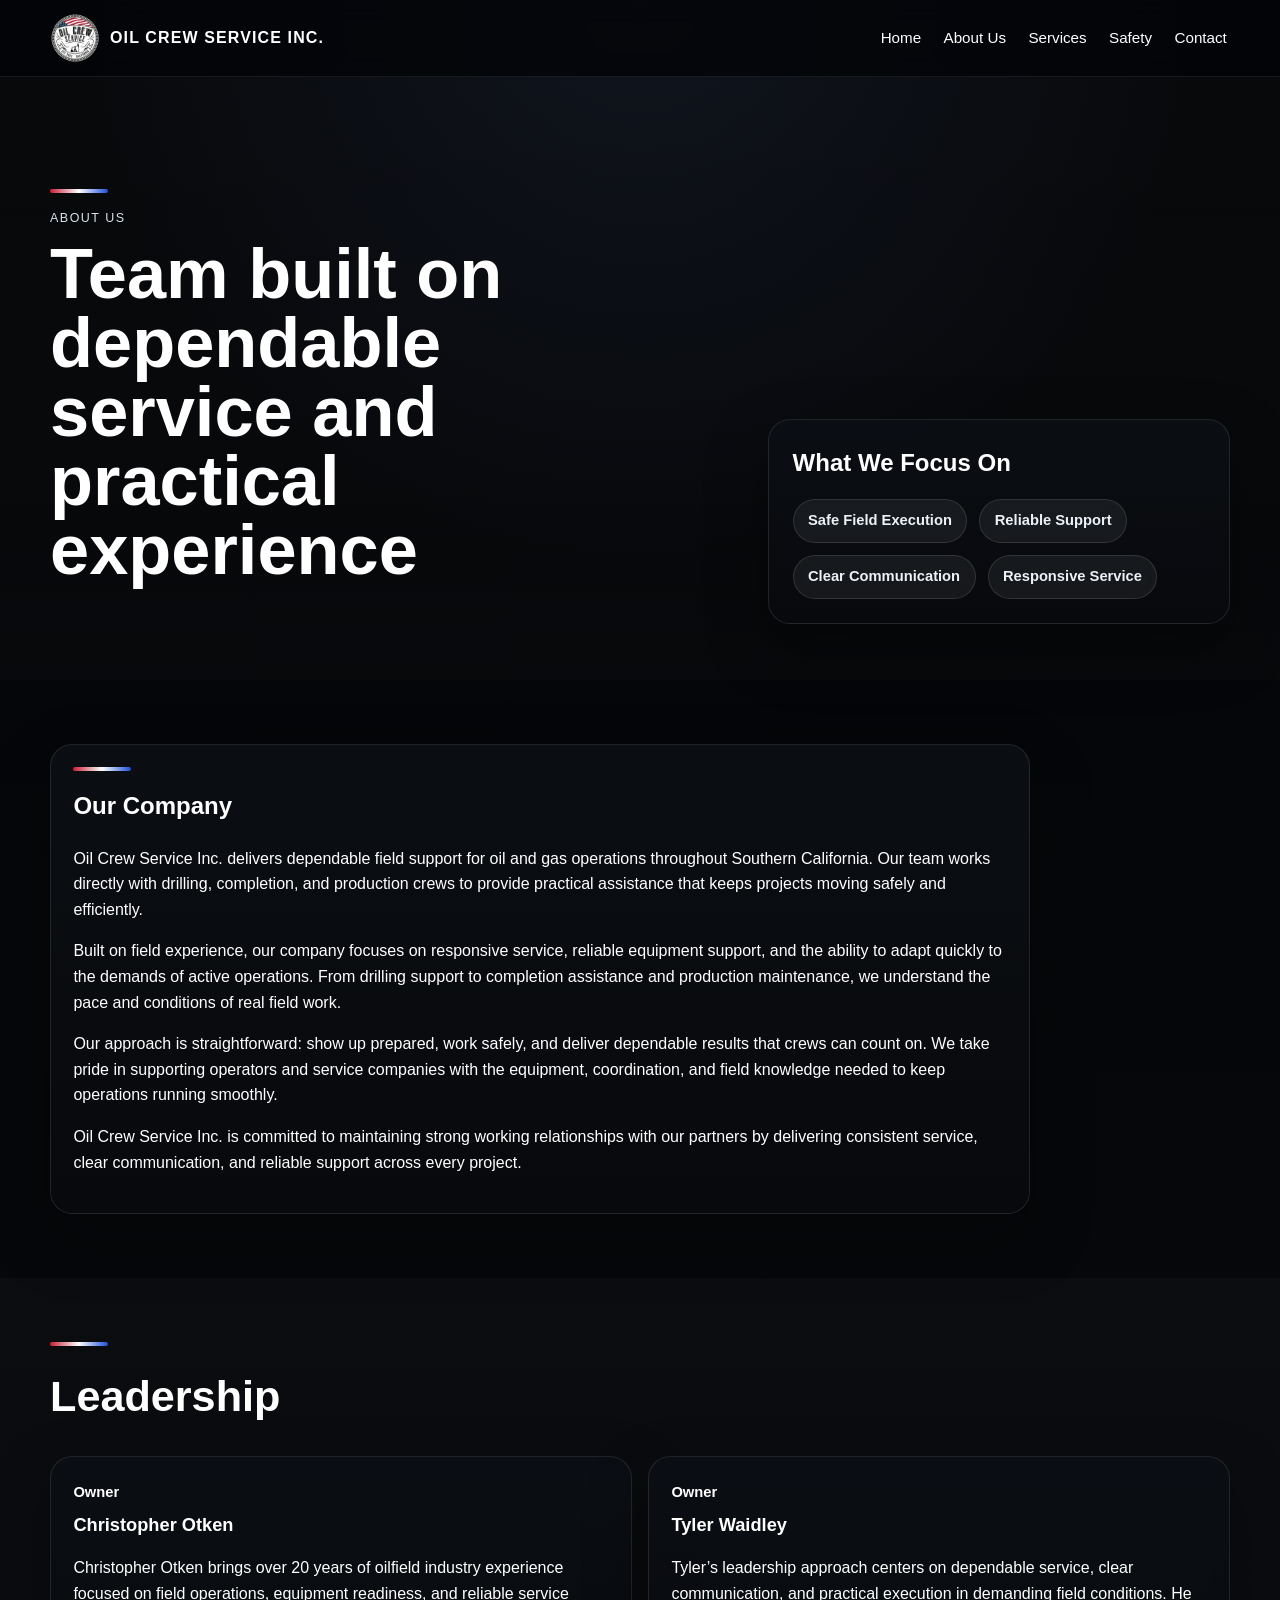
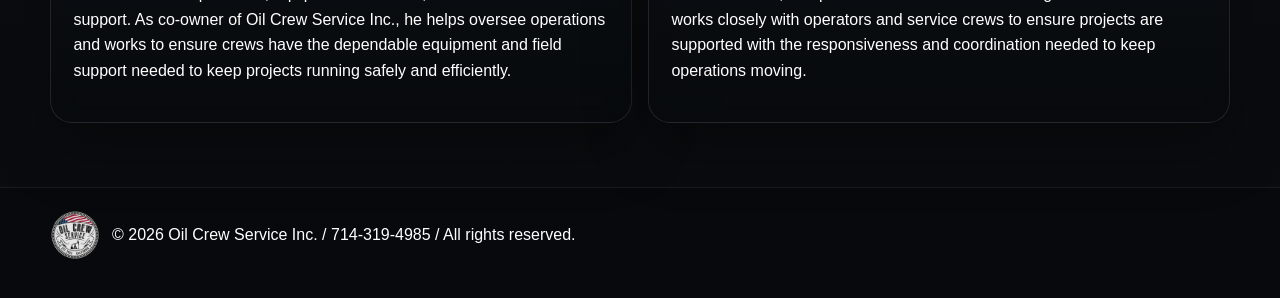
==== commit 56e98df3: "Added safety" ====
--- a/about.html
+++ b/about.html
@@ -23,6 +23,7 @@
         <a href="index.html">Home</a>
         <a href="about.html">About Us</a>
         <a href="services.html">Services</a>
+        <a href="safety.html">Safety</a>
         <a href="contact.html">Contact</a>
       </nav>
     </div>
@@ -34,7 +35,7 @@
         <div class="section-heading about-page-copy">
           <div class="accent-line"></div>
           <p class="services-kicker">About Us</p>
-          <h1>Team built on dependable service and practical experience.</h1>
+          <h1>Team built on dependable service and practical experience</h1>
         </div>
 
         <article class="card about-page-summary">
--- a/styles.css
+++ b/styles.css
@@ -4,10 +4,11 @@
   --panel-border: rgba(255, 255, 255, 0.1);
   --white: #ffffff;
   --white-soft: #dce3ec;
-  --red: #ffffff;
-  --red-soft: #ffffff;
-  --blue: #ffffff;
-  --blue-soft: #ffffff;
+  --red: #c81f34;
+  --red-soft: #ff6b7c;
+
+  --blue: #1d4ed8;
+  --blue-soft: #5a8bff;
   --shadow: 0 24px 60px rgba(0, 0, 0, 0.35);
   --radius: 22px;
   --max-width: 1180px;
@@ -107,7 +108,7 @@
   bottom: 0.1rem;
   height: 2px;
   border-radius: 999px;
-  background: linear-gradient(90deg, var(--red), var(--blue-soft));
+  background: linear-gradient(90deg, var(--red), #ffffff, var(--blue));
   opacity: 0;
   transform: scaleX(0.4);
   transition: 0.2s ease;
@@ -899,7 +900,12 @@
   height: 4px;
   border-radius: 999px;
   margin-bottom: 1rem;
-  background: linear-gradient(90deg, #ffffff, #ffffff, #ffffff);
+  background: linear-gradient(
+    90deg,
+    var(--red) 0%,
+    #ffffff 50%,
+    var(--blue) 100%
+  );
 }
 
 .grid-1 {
@@ -1571,4 +1577,79 @@
   height: 50px;
   width: auto;
   opacity: 0.9;
-}+}
+
+/* ===== Safety page ===== */
+.safety-page-hero {
+  padding-top: 7rem;
+  padding-bottom: 3.5rem;
+}
+
+.safety-page-hero-inner {
+  display: grid;
+  grid-template-columns: minmax(0, 1.2fr) minmax(280px, 0.8fr);
+  gap: 1.5rem;
+  align-items: end;
+}
+
+.safety-page-copy h1 {
+  margin: 0 0 1rem;
+  font-size: clamp(2.4rem, 6vw, 4.4rem);
+  line-height: 0.98;
+  max-width: 12ch;
+}
+
+.safety-page-copy p {
+  max-width: 720px;
+}
+
+.safety-page-kicker {
+  text-transform: uppercase;
+  letter-spacing: 0.12em;
+  font-size: 0.78rem;
+  color: var(--white-soft);
+  margin-bottom: 0.65rem;
+}
+
+.safety-page-summary {
+  padding: 1.5rem;
+}
+
+.safety-page-summary h2,
+.safety-callout h2 {
+  margin-top: 0;
+  margin-bottom: 1rem;
+}
+
+.safety-principles-grid,
+.safety-support-grid {
+  align-items: stretch;
+}
+
+.safety-principle-card {
+  min-height: 100%;
+}
+
+.safety-callout {
+  padding: 2rem;
+}
+
+@media (max-width: 980px) {
+  .safety-page-hero-inner {
+    grid-template-columns: 1fr;
+  }
+}
+
+@media (max-width: 760px) {
+  .safety-page-hero {
+    padding-top: 6rem;
+  }
+
+  .safety-page-copy h1 {
+    max-width: none;
+  }
+
+  .safety-callout {
+    padding: 1.5rem;
+  }
+}
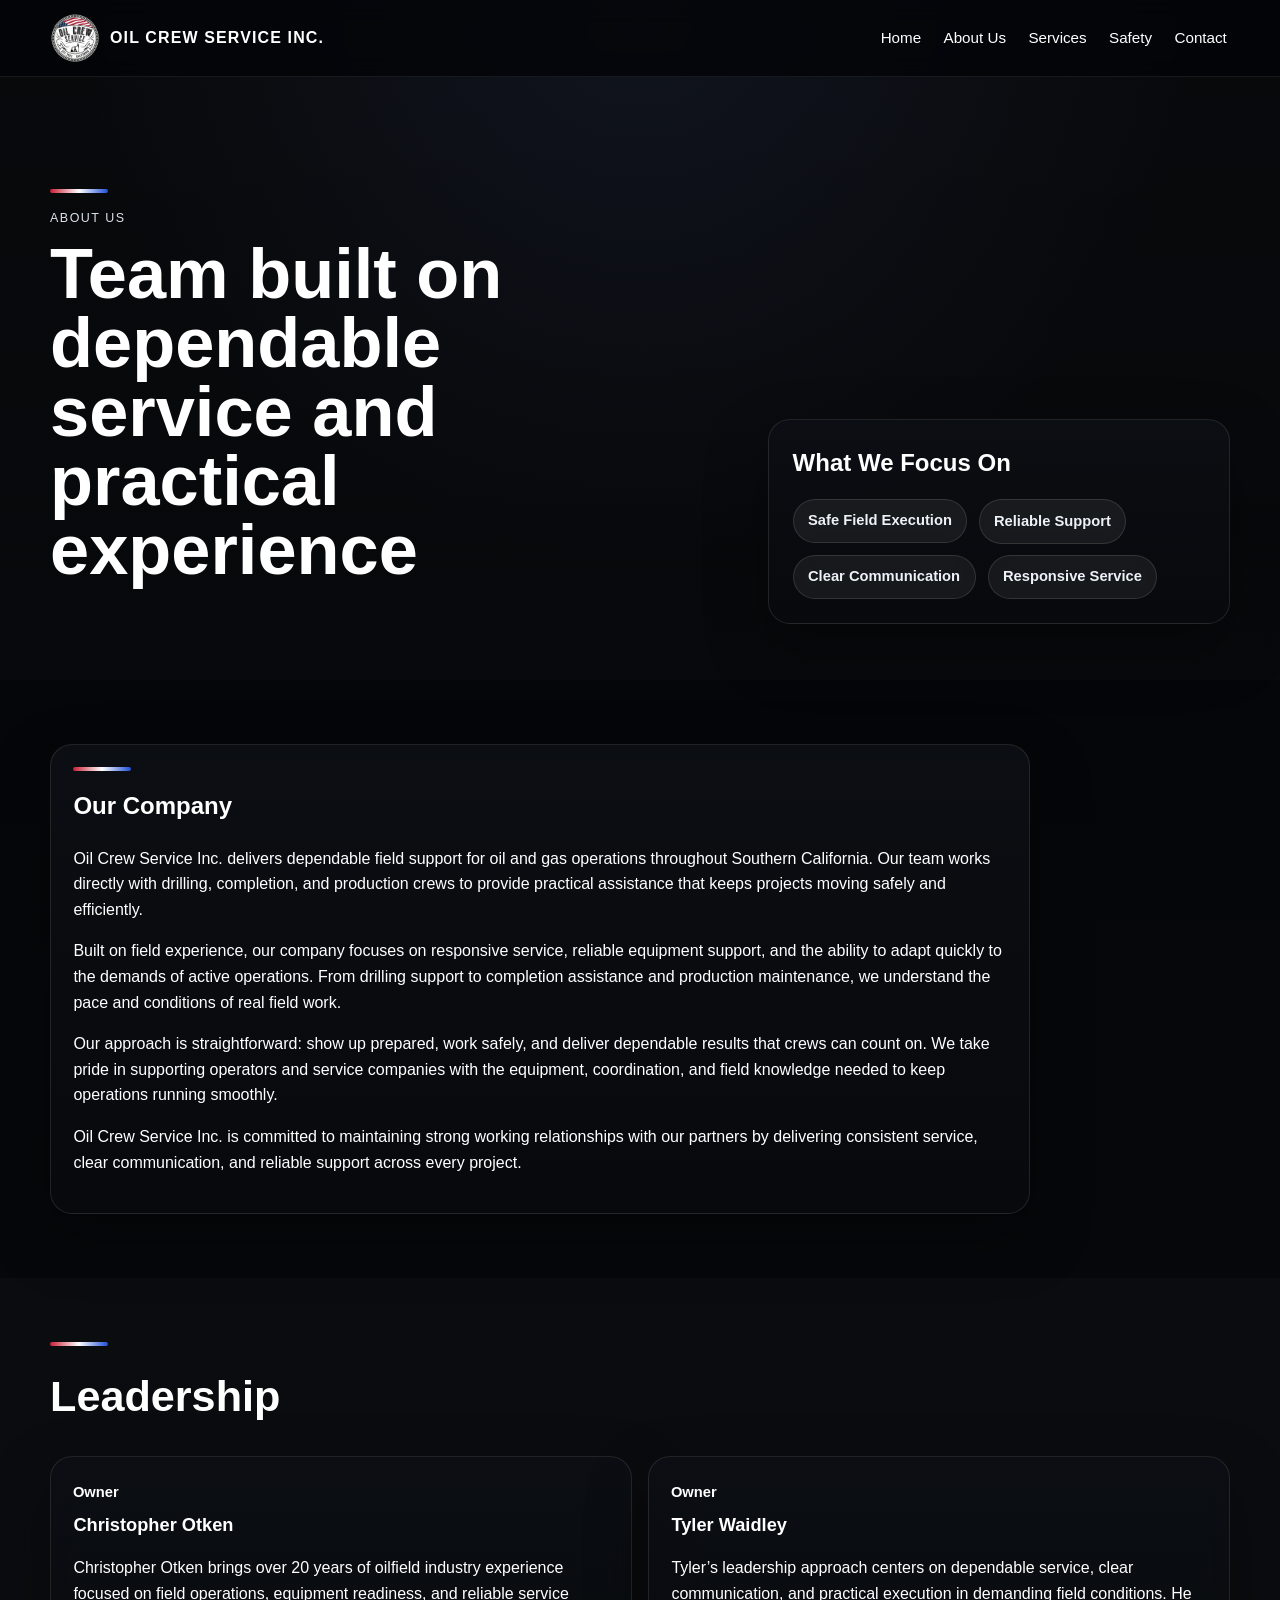
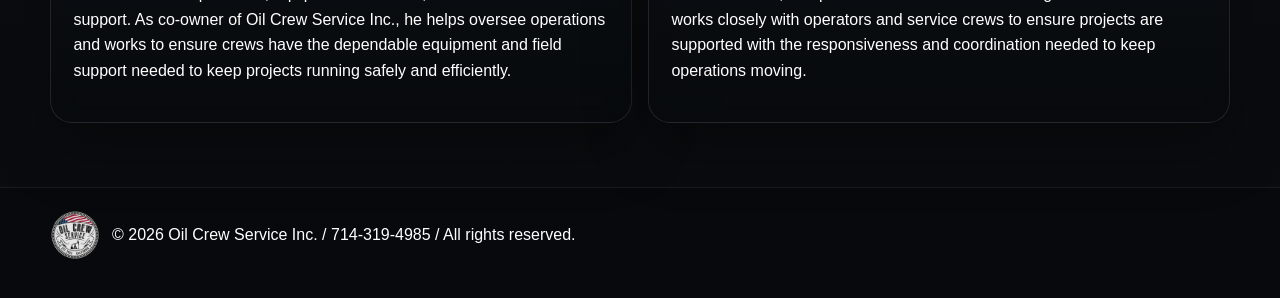
==== commit c3c64ffc: "Added favicon" ====
--- a/about.html
+++ b/about.html
@@ -7,6 +7,7 @@
   <meta name="description" content="Learn more about Oil Crew Service Inc., our field-first approach, and the leadership team behind our oilfield support services." />
   <meta name="theme-color" content="#0b0f14" />
   <link rel="icon" type="image/png" href="images/ocstrans.png">
+  <link rel="icon" href="/images/octransfav.png" sizes="48x48" type="image/png">
   <link rel="stylesheet" href="styles.css" />
 </head>
 <body>
--- a/styles.css
+++ b/styles.css
@@ -141,7 +141,6 @@
   border-radius: 999px;
 }
 
-html:has(.nav-links.is-open),
 body.menu-open {
   overflow: hidden;
 }
@@ -1107,24 +1106,35 @@
   .nav {
     flex-direction: row;
     align-items: center;
+    position: relative;
   }
 
   .nav-links {
-    position: fixed;
+    position: absolute;
     top: 72px;
     left: 0;
     right: 0;
-    display: none;
+    display: flex;
     flex-direction: column;
     align-items: flex-start;
     gap: 0;
     padding: 1rem;
     background: rgba(4, 6, 9, 0.98);
-    border-top: 1px solid rgba(255, 255, 255, 0.08);
+    border-top: 1px solid rgba(255,255,255,0.08);
+    z-index: 200;
+
+    opacity: 0;
+    visibility: hidden;
+    pointer-events: none;
+    transform: translateY(-8px);
+    transition: opacity 0.2s ease, transform 0.2s ease, visibility 0.2s ease;
   }
 
   .nav-links.is-open {
-    display: flex;
+    opacity: 1;
+    visibility: visible;
+    pointer-events: auto;
+    transform: translateY(0);
   }
 
   .nav-links a {
